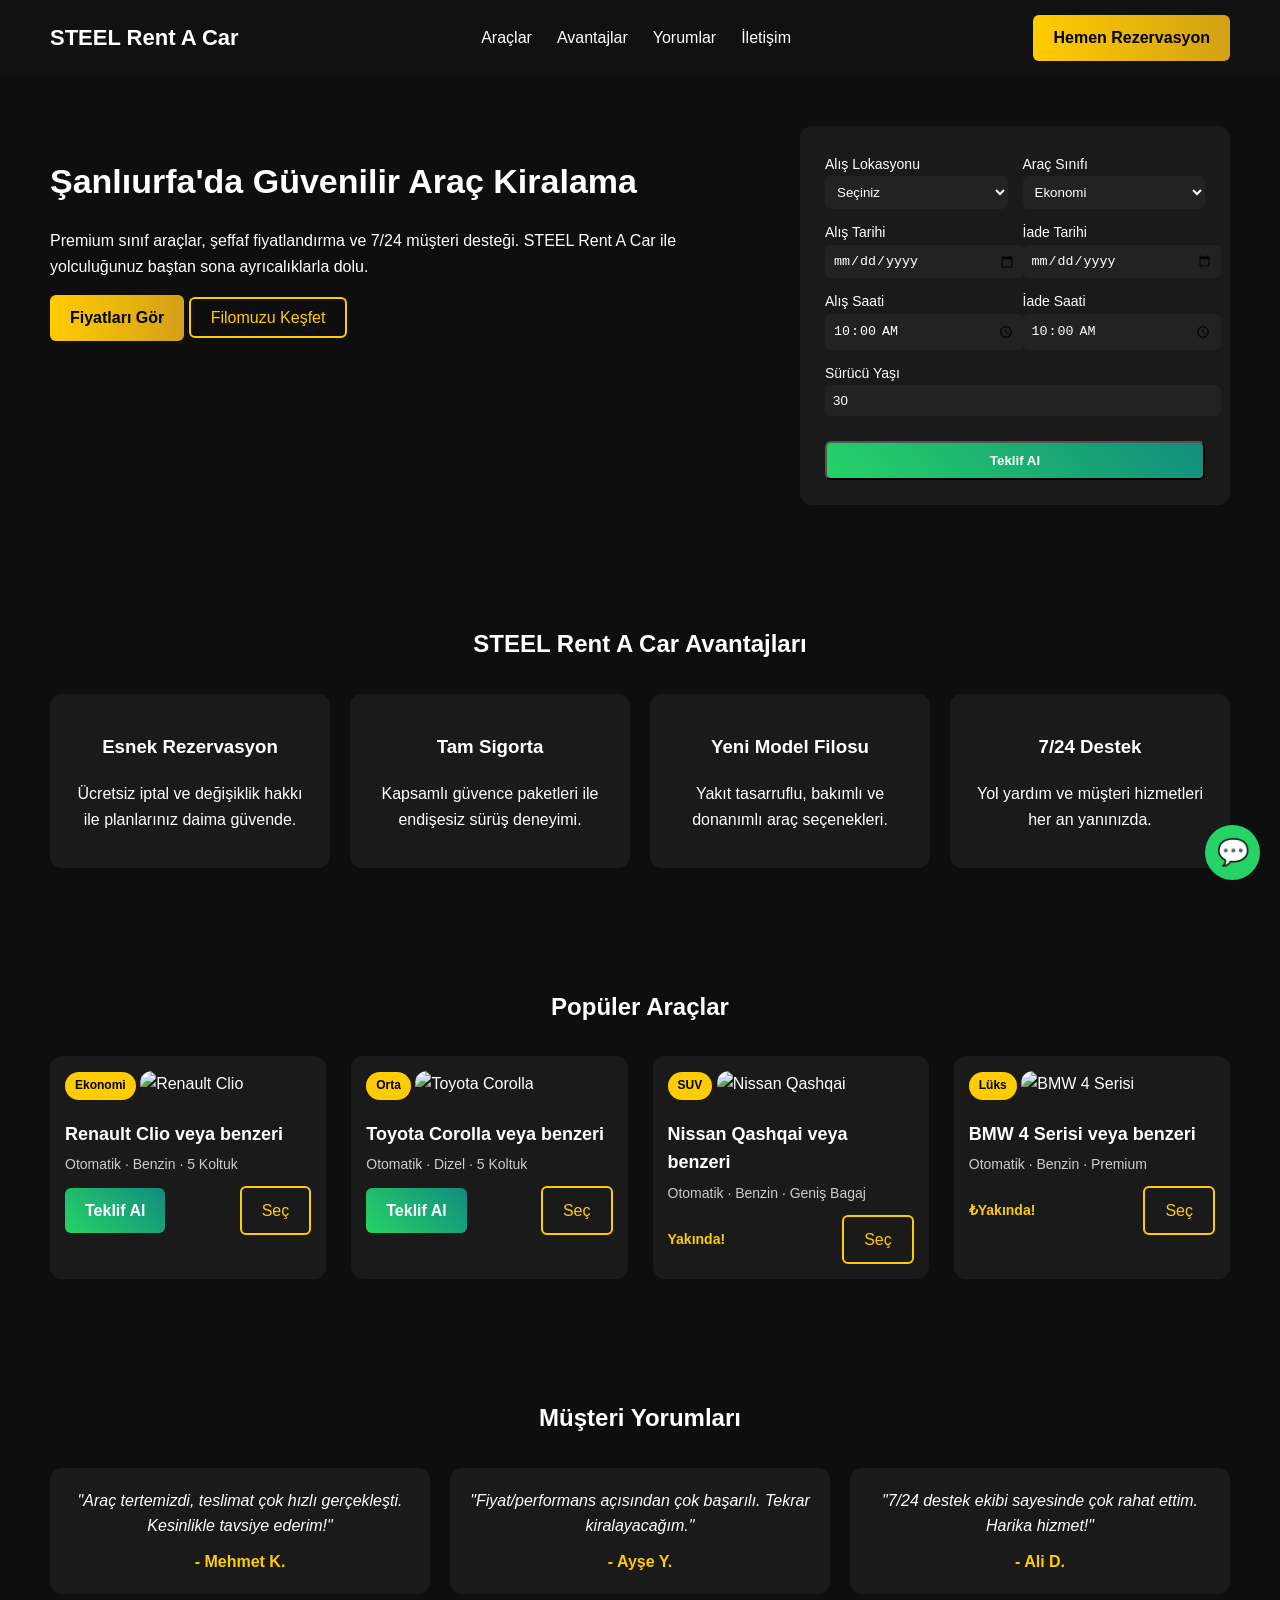
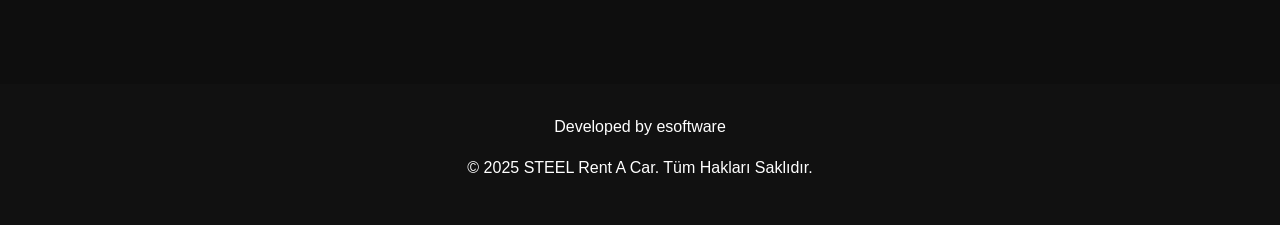
==== index.html @ e8c5aec6 "Update and rename styles.html to index.html" ====
<!DOCTYPE html>
<html lang="tr">
<head>
<meta charset="UTF-8">
<meta name="viewport" content="width=device-width, initial-scale=1.0">
<title>STEEL Rent A Car</title>
<style>
/* Genel */
body {
  margin: 0;
  font-family: "Segoe UI", Arial, sans-serif;
  background-color: #0e0e0e;
  color: #fff;
  line-height: 1.6;
}

/* Navbar */
.navbar {
  display: flex;
  justify-content: space-between;
  align-items: center;
  background: #111;
  padding: 15px 50px;
  position: sticky;
  top: 0;
  z-index: 1000;
}
.navbar .logo {
  font-weight: bold;
  font-size: 22px;
}
.navbar ul {
  list-style: none;
  display: flex;
  gap: 25px;
  margin: 0;
  padding: 0;
}
.navbar ul li a {
  text-decoration: none;
  color: #fff;
  font-weight: 500;
  transition: 0.3s;
}
.navbar ul li a:hover { color: #ffcc00; }
.btn {
  background: linear-gradient(to right, #ffcc00, #d4a017);
  padding: 10px 20px;
  border-radius: 6px;
  color: #000;
  font-weight: bold;
  text-decoration: none;
  transition: 0.3s;
  display: inline-block;
}
.btn:hover { opacity: 0.85; }
.btn-outline {
  border: 2px solid #ffcc00;
  padding: 10px 20px;
  border-radius: 6px;
  color: #ffcc00;
  text-decoration: none;
  transition: 0.3s;
}
.btn-outline:hover { background: #ffcc00; color: #000; }
.btn.full { width: 100%; text-align: center; margin-top: 15px; }
.btn.prof {
  background: linear-gradient(45deg, #25d366, #128c7e);
  color: #fff;
}
.btn.prof:hover { opacity: 0.9; }

/* Hero */
.hero {
  display: flex;
  justify-content: space-between;
  padding: 50px;
  gap: 40px;
  flex-wrap: wrap;
}
.hero-text { flex: 1; }
.hero-text h1 { font-size: 34px; margin-bottom: 20px; }
.form-card {
  background: #1a1a1a;
  padding: 25px;
  border-radius: 12px;
  width: 380px;
}
.form-card form { display: flex; flex-direction: column; gap: 10px; }
.form-card label { font-size: 14px; margin-bottom: 5px; }
.form-card input, .form-card select {
  padding: 8px;
  border-radius: 6px;
  border: none;
  outline: none;
  background: #222;
  color: #fff;
  width: 100%;
}
.form-row { display: flex; gap: 15px; }
.form-row div { flex: 1; }

/* Avantajlar */
.advantages { padding: 50px; text-align: center; }
.advantages h2 { margin-bottom: 30px; }
.advantages .cards {
  display: grid;
  grid-template-columns: repeat(auto-fit, minmax(220px, 1fr));
  gap: 20px;
}
.advantages .card {
  background: #1a1a1a;
  padding: 20px;
  border-radius: 12px;
  transition: 0.3s;
}
.advantages .card:hover { background: #222; }

/* Araçlar */
.cars { padding: 50px; }
.cars h2 { margin-bottom: 30px; text-align: center; }
.cars .cards {
  display: grid;
  grid-template-columns: repeat(auto-fit, minmax(250px, 1fr));
  gap: 25px;
}
.car-card {
  background: #1a1a1a;
  border-radius: 12px;
  padding: 15px;
  transition: 0.3s;
  text-align: left;
}
.car-card:hover { transform: translateY(-5px); background: #222; }
.car-card img { width: 100%; border-radius: 12px; }
.car-card h3 { margin: 10px 0 5px; font-size: 18px; }
.car-card p { margin: 5px 0 10px; font-size: 14px; color: #ccc; }
.car-card .car-badge {
  display: inline-block;
  background: #ffcc00;
  color: #000;
  font-size: 12px;
  font-weight: bold;
  padding: 4px 10px;
  border-radius: 20px;
  margin-bottom: 10px;
}
.car-actions {
  display: flex;
  justify-content: space-between;
  align-items: center;
  margin-top: 10px;
}
.car-actions .soon {
  color: #ffcc00;
  font-weight: bold;
  font-size: 14px;
}
/* Fiyatları tamamen gizle */
.car-card .price { display: none; }

/* Yorumlar */
.reviews { padding: 50px; text-align: center; }
.reviews h2 { margin-bottom: 30px; }
.reviews .cards {
  display: grid;
  grid-template-columns: repeat(auto-fit, minmax(280px, 1fr));
  gap: 20px;
}
.review-card {
  background: #1a1a1a;
  padding: 20px;
  border-radius: 12px;
  font-style: italic;
  transition: 0.3s;
}
.review-card:hover { background: #222; }
.review-card span {
  display: block;
  margin-top: 10px;
  font-weight: bold;
  font-style: normal;
  color: #ffcc00;
}

/* Footer */
footer { text-align: center; padding: 30px; background: #111; margin-top: 40px; }
footer p { margin: 0 0 15px; }

/* WhatsApp Butonu */
.whatsapp-float {
  position: fixed;
  width: 55px;
  height: 55px;
  bottom: 20px;
  right: 20px;
  background-color: #25d366;
  color: #fff;
  border-radius: 50%;
  text-align: center;
  font-size: 26px;
  line-height: 55px;
  z-index: 1000;
  text-decoration: none;
}
.whatsapp-float:hover { background-color: #128c7e; }
</style>
</head>
<body>

<!-- Navbar -->
<div class="navbar">
  <div class="logo">STEEL Rent A Car</div>
  <ul>
    <li><a href="#cars">Araçlar</a></li>
    <li><a href="#advantages">Avantajlar</a></li>
    <li><a href="#reviews">Yorumlar</a></li>
    <li><a href="#contact">İletişim</a></li>
  </ul>
  <a href="#reservation" class="btn">Hemen Rezervasyon</a>
</div>

<!-- Hero -->
<section class="hero" id="reservation">
  <div class="hero-text">
    <h1>Şanlıurfa'da Güvenilir Araç Kiralama</h1>
    <p>Premium sınıf araçlar, şeffaf fiyatlandırma ve 7/24 müşteri desteği. STEEL Rent A Car ile yolculuğunuz baştan sona ayrıcalıklarla dolu.</p>
    <a href="#cars" class="btn">Fiyatları Gör</a>
    <a href="#cars" class="btn-outline">Filomuzu Keşfet</a>
  </div>
  <div class="form-card">
    <form>
      <div class="form-row">
        <div>
          <label>Alış Lokasyonu</label>
          <select>
            <option>Seçiniz</option>
            <option>Şanlıurfa Merkez</option>
            <option>Havalimanı</option>
          </select>
        </div>
        <div>
          <label>Araç Sınıfı</label>
          <select>
            <option>Ekonomi</option>
            <option>Orta</option>
            <option>Lüks</option>
          </select>
        </div>
      </div>
      <div class="form-row">
        <div>
          <label>Alış Tarihi</label>
          <input type="date">
        </div>
        <div>
          <label>İade Tarihi</label>
          <input type="date">
        </div>
      </div>
      <div class="form-row">
        <div>
          <label>Alış Saati</label>
          <input type="time" value="10:00">
        </div>
        <div>
          <label>İade Saati</label>
          <input type="time" value="10:00">
        </div>
      </div>
      <div class="form-row">
        <div>
          <label>Sürücü Yaşı</label>
          <input type="number" value="30">
        </div>
      </div>
      <button type="button" onclick="window.open('https://wa.me/905511544595','_blank')" class="btn prof full">Teklif Al</button>
    </form>
  </div>
</section>

<!-- Avantajlar -->
<section class="advantages" id="advantages">
  <h2>STEEL Rent A Car Avantajları</h2>
  <div class="cards">
    <div class="card"><h3>Esnek Rezervasyon</h3><p>Ücretsiz iptal ve değişiklik hakkı ile planlarınız daima güvende.</p></div>
    <div class="card"><h3>Tam Sigorta</h3><p>Kapsamlı güvence paketleri ile endişesiz sürüş deneyimi.</p></div>
    <div class="card"><h3>Yeni Model Filosu</h3><p>Yakıt tasarruflu, bakımlı ve donanımlı araç seçenekleri.</p></div>
    <div class="card"><h3>7/24 Destek</h3><p>Yol yardım ve müşteri hizmetleri her an yanınızda.</p></div>
  </div>
</section>

<!-- Araçlar -->
<section class="cars" id="cars">
  <h2>Popüler Araçlar</h2>
  <div class="cards">
    <div class="car-card">
      <div class="car-badge">Ekonomi</div>
      <img src="https://images.unsplash.com/photo-1623826631942-5d55cf980120?q=80&w=687&auto=format&fit=crop&ixlib=rb-4.1.0&ixid=M3wxMjA3fDB8MHxwaG90by1wYWdlfHx8fGVufDB8fHx8fA%3D%3D" alt="Renault Clio">
      <h3>Renault Clio veya benzeri</h3>
      <p>Otomatik · Benzin · 5 Koltuk</p>
      <div class="car-actions">
        <a href="https://wa.me/905511544595" target="_blank" class="btn prof">Teklif Al</a>
        <a href="#" class="btn-outline">Seç</a>
      </div>
    </div>

    <div class="car-card">
      <div class="car-badge">Orta</div>
      <img src="https://images.unsplash.com/photo-1638618164682-12b986ec2a75?q=80&w=687&auto=format&fit=crop&ixlib=rb-4.1.0&ixid=M3wxMjA3fDB8MHxwaG90by1wYWdlfHx8fGVufDB8fHx8fA%3D%3D" alt="Toyota Corolla">
      <h3>Toyota Corolla veya benzeri</h3>
      <p>Otomatik · Dizel · 5 Koltuk</p>
      <div class="car-actions">
        <a href="https://wa.me/905511544595" target="_blank" class="btn prof">Teklif Al</a>
        <a href="#" class="btn-outline">Seç</a>
      </div>
    </div>

    <div class="car-card">
      <div class="car-badge">SUV</div>
      <img src="https://images.unsplash.com/photo-1609521263047-f8f205293f24?q=80&w=765&auto=format&fit=crop&ixlib=rb-4.1.0&ixid=M3wxMjA3fDB8MHxwaG90by1wYWdlfHx8fGVufDB8fHx8fA%3D%3D" alt="Nissan Qashqai">
      <h3>Nissan Qashqai veya benzeri</h3>
      <p>Otomatik · Benzin · Geniş Bagaj</p>
      <div class="car-actions">
        <span class="soon">Yakında!</span>
        <a href="#" class="btn-outline">Seç</a>
      </div>
    </div>

    <div class="car-card">
      <div class="car-badge">Lüks</div>
      <img src="https://images.unsplash.com/photo-1503736334956-4c8f8e92946d?crop=entropy&cs=tinysrgb&fit=max&fm=jpg&q=80&w=400" alt="BMW 4 Serisi">
      <h3>BMW 4 Serisi veya benzeri</h3>
      <p>Otomatik · Benzin · Premium</p>
      <div class="car-actions">
        <span class="soon">₺Yakında!</span>
        <a href="#" class="btn-outline">Seç</a>
      </div>
    </div>
  </div>
</section>

<!-- Yorumlar -->
<section class="reviews" id="reviews">
  <h2>Müşteri Yorumları</h2>
  <div class="cards">
    <div class="review-card">"Araç tertemizdi, teslimat çok hızlı gerçekleşti. Kesinlikle tavsiye ederim!"<span>- Mehmet K.</span></div>
    <div class="review-card">"Fiyat/performans açısından çok başarılı. Tekrar kiralayacağım."<span>- Ayşe Y.</span></div>
    <div class="review-card">"7/24 destek ekibi sayesinde çok rahat ettim. Harika hizmet!"<span>- Ali D.</span></div>
  </div>
</section>

<!-- Footer -->
<footer id="contact">
  <p>Developed by esoftware</p>
  <p>© 2025 STEEL Rent A Car. Tüm Hakları Saklıdır.</p>
</footer>

<!-- WhatsApp Sabit Buton -->
<a href="https://wa.me/905511544595" target="_blank" class="whatsapp-float">💬</a>

</body>
</html>
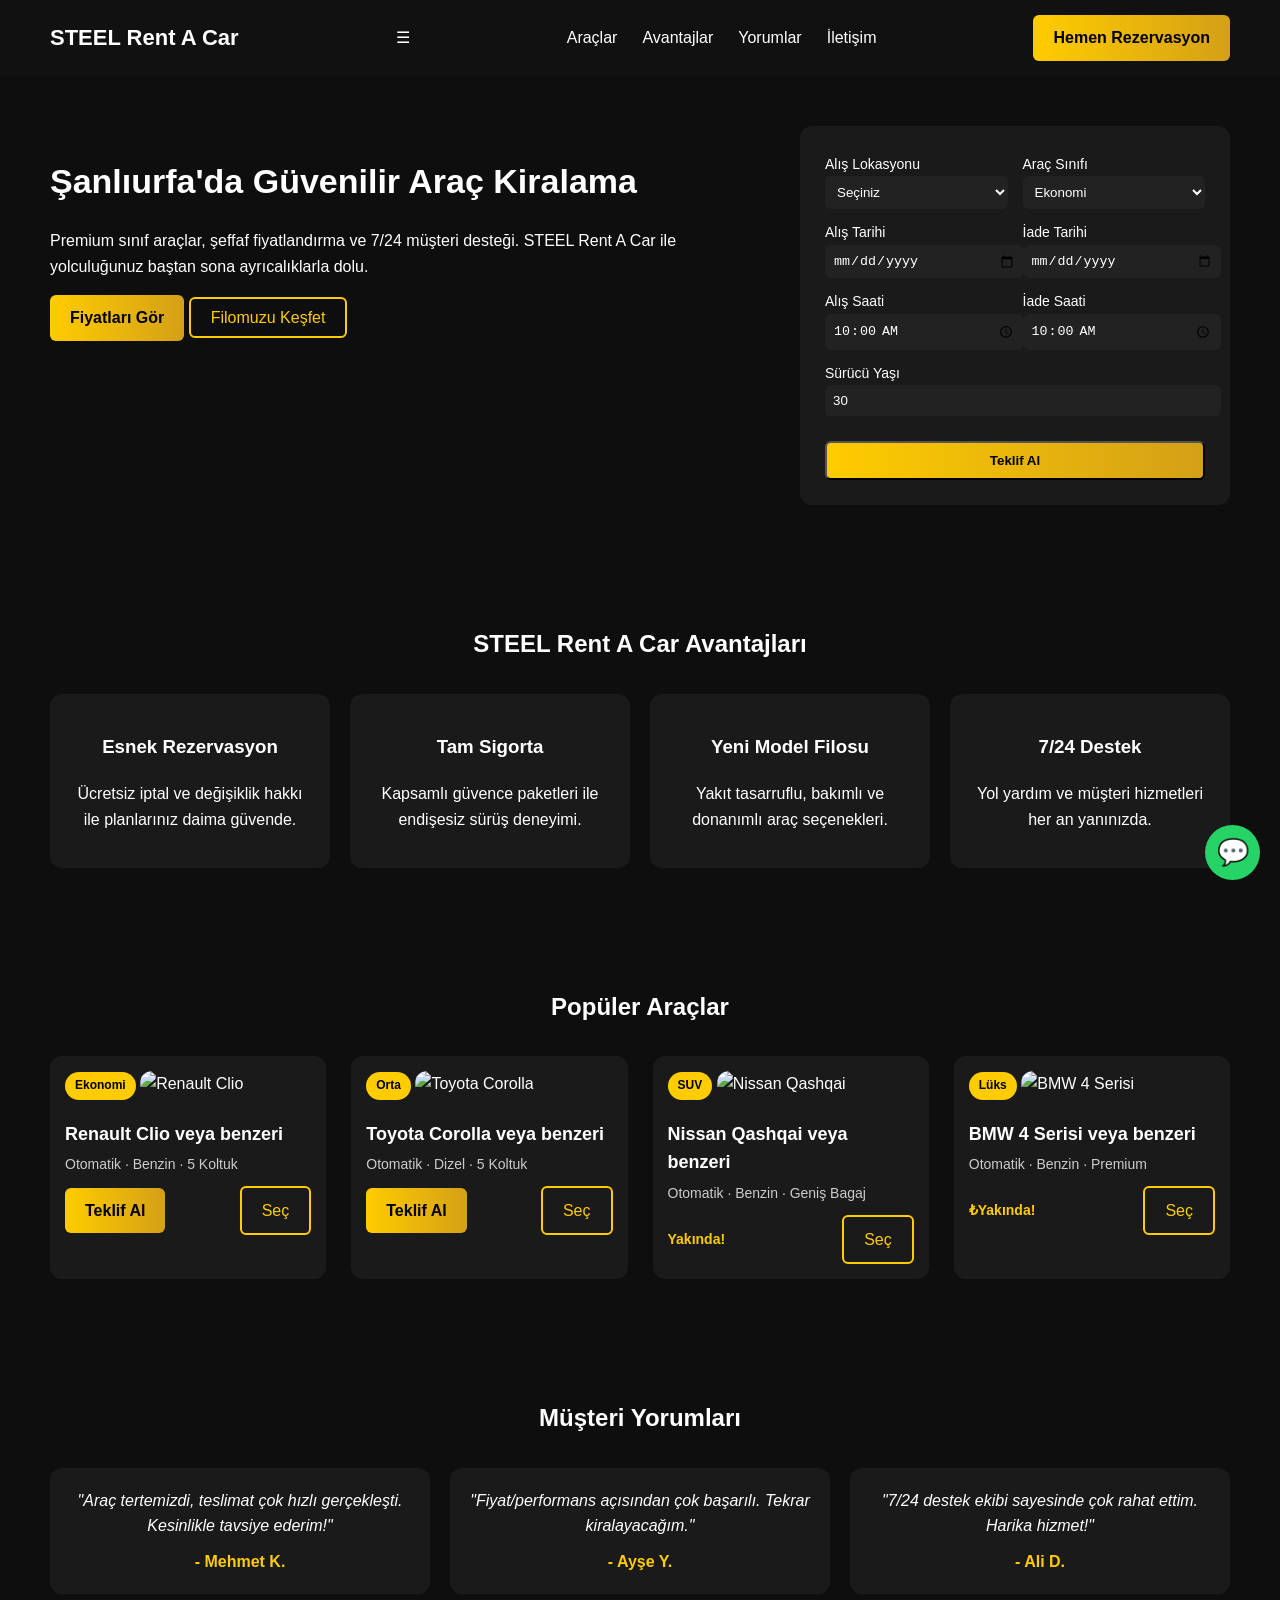
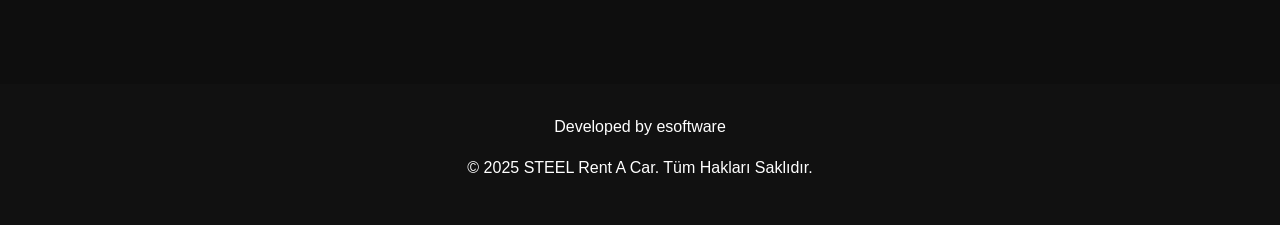
==== commit ff076b9f: "Update index.html" ====
--- a/index.html
+++ b/index.html
@@ -64,11 +64,16 @@
 }
 .btn-outline:hover { background: #ffcc00; color: #000; }
 .btn.full { width: 100%; text-align: center; margin-top: 15px; }
-.btn.prof {
-  background: linear-gradient(45deg, #25d366, #128c7e);
-  color: #fff;
-}
-.btn.prof:hover { opacity: 0.9; }
+
+/* Altın sarısı özel buton */
+.btn.gold {
+  background: linear-gradient(to right, #ffcc00, #d4a017);
+  color: #000;
+  font-weight: bold;
+}
+.btn.gold:hover {
+  opacity: 0.85;
+}
 
 /* Hero */
 .hero {
@@ -204,6 +209,42 @@
   text-decoration: none;
 }
 .whatsapp-float:hover { background-color: #128c7e; }
+
+/* 📱 Mobil düzen */
+@media (max-width: 768px) {
+  .navbar {
+    padding: 15px 20px;
+    flex-wrap: wrap;
+  }
+  .navbar ul {
+    display: none;
+    flex-direction: column;
+    background: #111;
+    position: absolute;
+    top: 100%;   /* logonun ve butonun altında */
+    left: 0;
+    width: 100%;
+    padding: 20px;
+    gap: 15px;
+    border-top: 1px solid #222;
+  }
+  .navbar ul.active {
+    display: flex;
+  }
+  .menu-toggle {
+    display: block;
+    margin-left: auto;
+    cursor: pointer;
+    font-size: 24px;
+    color: #ffcc00;
+  }
+  .navbar .btn {
+    order: 2;
+    margin-top: 10px;
+    width: 100%;
+    text-align: center;
+  }
+}
 </style>
 </head>
 <body>
@@ -211,13 +252,14 @@
 <!-- Navbar -->
 <div class="navbar">
   <div class="logo">STEEL Rent A Car</div>
+  <div class="menu-toggle" onclick="document.querySelector('.navbar ul').classList.toggle('active')">☰</div>
   <ul>
     <li><a href="#cars">Araçlar</a></li>
     <li><a href="#advantages">Avantajlar</a></li>
     <li><a href="#reviews">Yorumlar</a></li>
     <li><a href="#contact">İletişim</a></li>
   </ul>
-  <a href="#reservation" class="btn">Hemen Rezervasyon</a>
+  <a href="#reservation" class="btn gold">Hemen Rezervasyon</a>
 </div>
 
 <!-- Hero -->
@@ -274,7 +316,7 @@
           <input type="number" value="30">
         </div>
       </div>
-      <button type="button" onclick="window.open('https://wa.me/905511544595','_blank')" class="btn prof full">Teklif Al</button>
+      <button type="button" onclick="window.open('https://wa.me/905511544595','_blank')" class="btn gold full">Teklif Al</button>
     </form>
   </div>
 </section>
@@ -300,7 +342,7 @@
       <h3>Renault Clio veya benzeri</h3>
       <p>Otomatik · Benzin · 5 Koltuk</p>
       <div class="car-actions">
-        <a href="https://wa.me/905511544595" target="_blank" class="btn prof">Teklif Al</a>
+        <a href="https://wa.me/905511544595" target="_blank" class="btn gold">Teklif Al</a>
         <a href="#" class="btn-outline">Seç</a>
       </div>
     </div>
@@ -311,7 +353,7 @@
       <h3>Toyota Corolla veya benzeri</h3>
       <p>Otomatik · Dizel · 5 Koltuk</p>
       <div class="car-actions">
-        <a href="https://wa.me/905511544595" target="_blank" class="btn prof">Teklif Al</a>
+        <a href="https://wa.me/905511544595" target="_blank" class="btn gold">Teklif Al</a>
         <a href="#" class="btn-outline">Seç</a>
       </div>
     </div>
